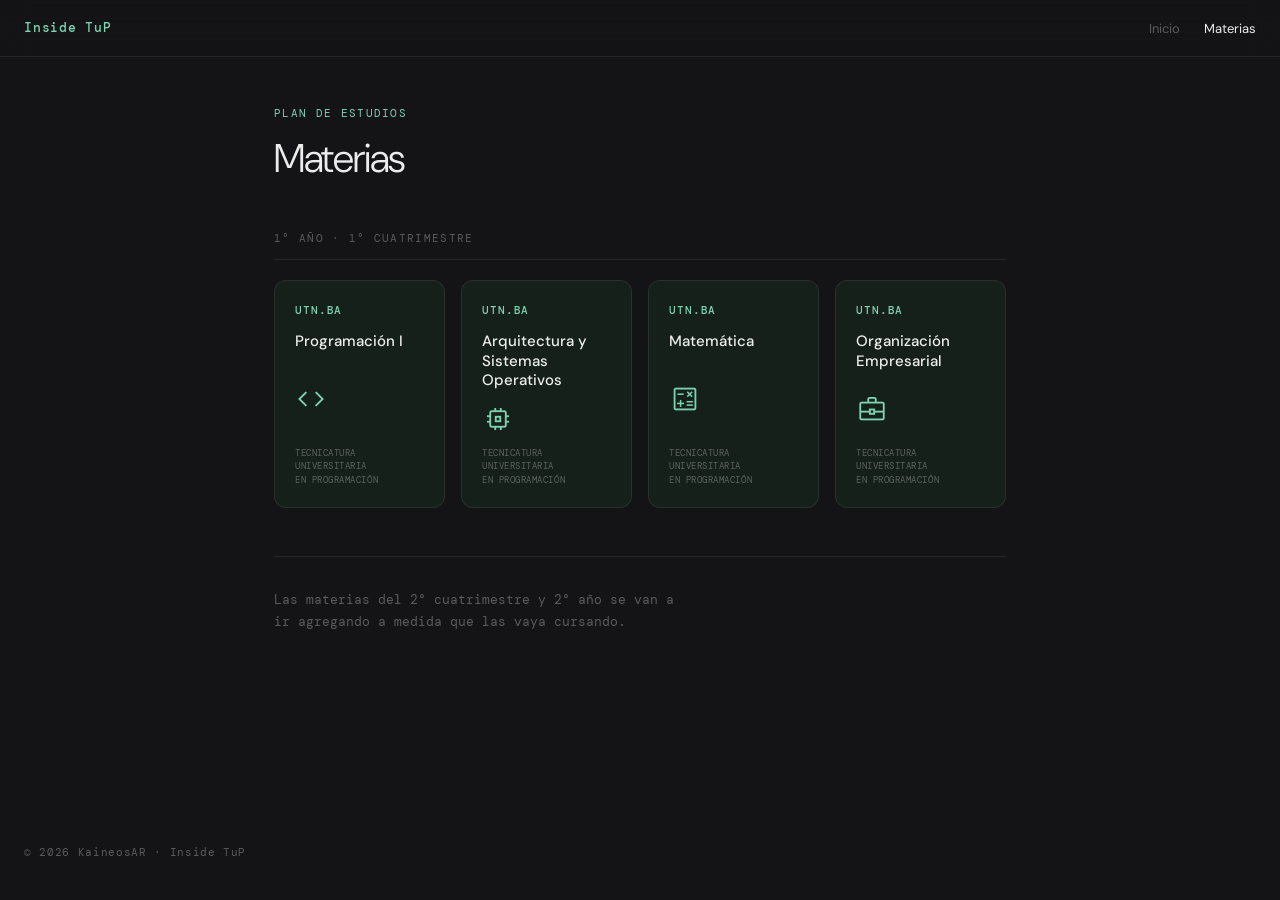
==== materias.html @ 743ad71f "feat: add initial project structure and files" ====
<!doctype html>
<html lang="es">
  <head>
    <title>Materias — Inside TuP</title>
    <meta charset="utf-8" />
    <meta name="viewport" content="width=device-width, initial-scale=1" />
    <link rel="icon" href="assets/img/UTN-fav-32x32.png" />
    <link rel="stylesheet" href="assets/css/materias.css" />
    <meta
      name="description"
      content="Materias de la Tecnicatura universitaria en Programación en UTN.BA e-Learning, organizadas por año y cuatrimestre."
    />
    <meta name="author" content="Kaineos" />
    <meta name="copyright" content="Kaineos 2026" />
    <meta name="robots" content="index, follow, translate, snippet" />
    <meta property="og:title" content="Materias — Inside TuP" />
    <meta
      property="og:description"
      content="Materias de la Tecnicatura universitaria en Programación en UTN.BA e-Learning, organizadas por año y cuatrimestre."
    />
    <meta property="og:url" content="" />
    <meta property="og:type" content="website" />
    <meta property="og:locale" content="es_AR" />
  </head>
  <body id="top">
    <header>
      <nav>
        <div>
          <a href="index.html" aria-label="Inside TuP — Volver al inicio"
            >Inside TuP</a
          >

          <button
            aria-controls="nav-menu"
            aria-expanded="false"
            aria-label="Abrir menú de navegación"
          >
            <span></span>
            <span></span>
            <span></span>
          </button>

          <ul id="nav-menu">
            <li>
              <a href="index.html">Inicio</a>
            </li>
            <li>
              <a href="materias.html" aria-current="page">Materias</a>
            </li>
          </ul>
        </div>
      </nav>
    </header>

    <main>
      <section class="section materias" aria-labelledby="materias-title">
        <div>
          <div class="materias-header">
            <p>Plan de estudios</p>
            <h1 id="materias-title">Materias</h1>
          </div>

          <!-- 1° Año — 1° Cuatrimestre -->
          <div class="cuatri-block">
            <p class="cuatri-label">1° Año · 1° Cuatrimestre</p>
            <div class="cards-grid">
              <a
                href="materias/programacion-1.html"
                class="materia-card"
                style="view-transition-name: card-programacion-1"
                aria-label="Programación I"
              >
                <span class="card-top">
                  <span class="card-logo">UTN.BA</span>
                  <span class="card-name">Programación I</span>
                </span>
                <span
                  class="material-symbols-outlined card-icon"
                  aria-hidden="true"
                  >code</span
                >
                <span class="card-footer"
                  >Tecnicatura universitaria<br />en Programación</span
                >
              </a>

              <a
                href="materias/arquitectura-so.html"
                class="materia-card"
                style="view-transition-name: card-arquitectura-so"
                aria-label="Arquitectura y Sistemas Operativos"
              >
                <span class="card-top">
                  <span class="card-logo">UTN.BA</span>
                  <span class="card-name"
                    >Arquitectura y Sistemas Operativos</span
                  >
                </span>
                <span
                  class="material-symbols-outlined card-icon"
                  aria-hidden="true"
                  >memory</span
                >
                <span class="card-footer"
                  >Tecnicatura universitaria<br />en Programación</span
                >
              </a>

              <a
                href="materias/matematica.html"
                class="materia-card"
                style="view-transition-name: card-matematica"
                aria-label="Matemática"
              >
                <span class="card-top">
                  <span class="card-logo">UTN.BA</span>
                  <span class="card-name">Matemática</span>
                </span>
                <span
                  class="material-symbols-outlined card-icon"
                  aria-hidden="true"
                  >calculate</span
                >
                <span class="card-footer"
                  >Tecnicatura universitaria<br />en Programación</span
                >
              </a>

              <a
                href="materias/organizacion-empresarial.html"
                class="materia-card"
                style="view-transition-name: card-org-empresarial"
                aria-label="Organización Empresarial"
              >
                <span class="card-top">
                  <span class="card-logo">UTN.BA</span>
                  <span class="card-name">Organización Empresarial</span>
                </span>
                <span
                  class="material-symbols-outlined card-icon"
                  aria-hidden="true"
                  >business_center</span
                >
                <span class="card-footer"
                  >Tecnicatura universitaria<br />en Programación</span
                >
              </a>
            </div>
          </div>

          <!-- Materias pendientes -->
          <div class="pendiente-block">
            <p class="pendiente-texto">
              Las materias del 2° cuatrimestre y 2° año se van a ir agregando a
              medida que las vaya cursando.
            </p>
          </div>
        </div>
      </section>
    </main>

    <footer>
      <div>
        <span>&copy; 2026 KaineosAR · Inside TuP</span>
        <a
          href="https://github.com/KaineosAR/Inside-TuP"
          target="_blank"
          aria-label="Ver proyecto en Github"
        >
          <svg width="32" height="32" aria-hidden="true">
            <use href="assets/img/github-icon.svg#github-icon" />
          </svg>
        </a>
      </div>
    </footer>

    <script src="assets/js/materias.js"></script>
  </body>
</html>
---- assets/css/materias.css ----
/* ==========================================================================
   materias.css — Inside TuP
   Styles for materias.html.
   ========================================================================== */

/* ==========================================================================
   1. FONTS, VARIABLES & RESET
   Copied from index.css — will move to global.css later.
   ========================================================================== */

@import url("https://fonts.googleapis.com/css2?family=DM+Sans:ital,opsz,wght@0,9..40,300;0,9..40,400;0,9..40,500;1,9..40,300&family=DM+Mono:wght@400;500&display=swap");
@import url("https://fonts.googleapis.com/css2?family=Material+Symbols+Outlined:opsz,wght,FILL,GRAD@20..48,100..700,0..1,-50..200");

:root {
  --color-bg: #141417;
  --color-surface: #1e1e22;
  --color-border: rgba(255, 255, 255, 0.08);
  --color-border-hover: rgba(255, 255, 255, 0.15);
  --color-text-primary: rgba(255, 255, 255, 0.92);
  --color-text-secondary: rgba(255, 255, 255, 0.55);
  --color-text-muted: rgba(255, 255, 255, 0.3);
  --color-accent: #7dd3b0;

  --font-body: "DM Sans", sans-serif;
  --font-mono: "DM Mono", monospace;

  --space-1: 0.25rem;
  --space-2: 0.5rem;
  --space-3: 0.75rem;
  --space-4: 1rem;
  --space-5: 1.25rem;
  --space-6: 1.5rem;
  --space-8: 2rem;
  --space-12: 3rem;

  --max-width: 1920px;
  --content-width: 780px;
  --container-pad: var(--space-6);
  --navbar-height: 56px;
  --radius-sm: 4px;
  --radius-md: 8px;
  --radius-lg: 12px;

  --t-fast: 150ms ease;
  --t-base: 250ms ease;
}

*,
*::before,
*::after {
  box-sizing: border-box;
  margin: 0;
  padding: 0;
}

html {
  -webkit-text-size-adjust: 100%;
  text-size-adjust: 100%;
  scroll-behavior: smooth;
}

body {
  min-height: 100dvh;
  display: flex;
  flex-direction: column;
  padding-top: var(--navbar-height);
  background-color: var(--color-bg);
  color: var(--color-text-secondary);
  font-family: var(--font-body);
  font-size: 1rem;
  line-height: 1.7;
  -webkit-font-smoothing: antialiased;
}

img,
svg {
  display: block;
  max-width: 100%;
}
a {
  color: inherit;
  text-decoration: none;
}
button {
  font: inherit;
  cursor: pointer;
  background: none;
  border: none;
  color: inherit;
}
ul {
  list-style: none;
}
main {
  flex: 1;
}

:focus-visible {
  outline: 2px solid var(--color-accent);
  outline-offset: 3px;
  border-radius: var(--radius-sm);
}

@media (prefers-reduced-motion: reduce) {
  *,
  *::before,
  *::after {
    animation-duration: 0.01ms !important;
    transition-duration: 0.01ms !important;
    scroll-behavior: auto !important;
  }
}

/* ==========================================================================
   2. VIEW TRANSITIONS
   Global cross-fade between pages + per-card morphing.
   ========================================================================== */

@view-transition {
  navigation: auto;
}

/* ==========================================================================
   3. HEADER & NAV
   Identical to index.css.
   ========================================================================== */

header {
  position: fixed;
  top: 0;
  left: 0;
  right: 0;
  z-index: 100;
  background-color: rgba(20, 20, 23, 0.85);
  border-bottom: 0.5px solid var(--color-border);
  backdrop-filter: blur(12px);
  -webkit-backdrop-filter: blur(12px);
}

nav > div {
  display: flex;
  align-items: center;
  justify-content: space-between;
  height: var(--navbar-height);
  max-width: var(--max-width);
  margin-inline: auto;
  padding-inline: var(--container-pad);
}

nav > div > a {
  font-family: var(--font-mono);
  font-size: 0.8125rem;
  font-weight: 500;
  color: var(--color-accent);
  letter-spacing: 0.06em;
}

nav ul {
  display: flex;
  align-items: center;
  gap: var(--space-6);
}

nav ul a {
  font-size: 0.8125rem;
  color: var(--color-text-muted);
  transition: color var(--t-fast);
}

nav ul a:hover,
nav ul a[aria-current="page"] {
  color: var(--color-text-primary);
}

nav button {
  display: none;
  flex-direction: column;
  justify-content: center;
  gap: 5px;
  width: 32px;
  height: 32px;
  padding: 0.25rem;
}

nav button span {
  display: block;
  width: 100%;
  height: 1px;
  background-color: var(--color-text-secondary);
  transition:
    transform var(--t-base),
    opacity var(--t-base);
}

nav button[aria-expanded="true"] span:nth-child(1) {
  transform: translateY(6px) rotate(45deg);
}
nav button[aria-expanded="true"] span:nth-child(2) {
  opacity: 0;
}
nav button[aria-expanded="true"] span:nth-child(3) {
  transform: translateY(-6px) rotate(-45deg);
}

@media (max-width: 767px) {
  nav button {
    display: flex;
  }

  nav ul {
    display: none;
    position: absolute;
    top: var(--navbar-height);
    left: 0;
    right: 0;
    flex-direction: column;
    align-items: flex-start;
    gap: 0;
    background-color: var(--color-surface);
    border-bottom: 0.5px solid var(--color-border);
    padding: 0.5rem 0;
  }

  nav ul.is-open {
    display: flex;
  }

  nav ul a {
    display: block;
    width: 100%;
    padding: 0.75rem var(--container-pad);
    font-size: 1rem;
  }
}

/* ==========================================================================
   4. MATERIAS SECTION
   ========================================================================== */

.section.materias {
  padding-block: var(--space-12);
}

.section.materias > div {
  max-width: var(--content-width);
  margin-inline: auto;
  padding-inline: var(--container-pad);
  display: flex;
  flex-direction: column;
  gap: var(--space-12);
}

/* Page header */
.materias-header {
  display: flex;
  flex-direction: column;
  gap: var(--space-3);
}

.materias-header > p {
  font-family: var(--font-mono);
  font-size: 0.6875rem;
  letter-spacing: 0.12em;
  text-transform: uppercase;
  color: var(--color-accent);
}

.materias-header h1 {
  font-size: clamp(1.75rem, 4vw, 2.5rem);
  font-weight: 300;
  line-height: 1.15;
  letter-spacing: -0.02em;
  color: var(--color-text-primary);
}

/* ==========================================================================
   5. CUATRIMESTRE BLOCK
   ========================================================================== */

.cuatri-block {
  display: flex;
  flex-direction: column;
  gap: var(--space-5);
}

.cuatri-label {
  font-family: var(--font-mono);
  font-size: 0.6875rem;
  letter-spacing: 0.12em;
  text-transform: uppercase;
  color: var(--color-text-muted);
  border-bottom: 0.5px solid var(--color-border);
  padding-bottom: var(--space-3);
}

/* ==========================================================================
   6. CARDS GRID
   ========================================================================== */

.cards-grid {
  display: grid;
  grid-template-columns: repeat(auto-fill, minmax(140px, 1fr));
  gap: var(--space-4);
}

/* Card — each materia */
.materia-card {
  display: flex;
  flex-direction: column;
  justify-content: space-between;
  aspect-ratio: 3 / 4; /* fixed proportions — all cards same size */
  padding: var(--space-5);
  border-radius: var(--radius-lg);
  border: 0.5px solid var(--color-border);
  background-color: #16201a; /* 1° cuatri — green tint */
  cursor: pointer;
  transition:
    border-color var(--t-fast),
    transform var(--t-fast);
  text-decoration: none;
}

.materia-card:hover {
  border-color: var(--color-border-hover);
  transform: translateY(-2px);
}

/* Top block: logo + name */
.card-top {
  display: flex;
  flex-direction: column;
  gap: var(--space-3);
}

.card-logo {
  font-family: var(--font-mono);
  font-size: 0.6875rem;
  font-weight: 500;
  letter-spacing: 0.08em;
  color: var(--color-accent);
}

.card-name {
  font-size: 0.9375rem;
  font-weight: 500;
  line-height: 1.3;
  color: var(--color-text-primary);
}

/* Icon — centered */
.card-icon {
  font-size: 2rem;
  color: var(--color-accent);
  /* Material Symbols rendering */
  font-variation-settings:
    "FILL" 0,
    "wght" 300,
    "GRAD" 0,
    "opsz" 32;
}

/* Footer label */
.card-footer {
  font-family: var(--font-mono);
  font-size: 0.5625rem;
  letter-spacing: 0.06em;
  text-transform: uppercase;
  line-height: 1.5;
  color: var(--color-text-muted);
}

@media (width < 359px) {
  .cards-grid {
    grid-template-columns: repeat(auto-fill, minmax(120px, 1fr));
  }

  .card-top {
    gap: var(--space-1); /* Menos espacio entre logo y nombre */
  }

  .card-name {
    font-size: 0.75rem;
    line-height: 0.95;
  }

  .card-footer {
    font-size: 0.5rem; /* Footer aún más pequeño */
  }
}

@media (359px <= width < 384px) {
  .materia-card {
    aspect-ratio: 4 / 5; /* Menos altura */
  }

  .card-top {
    gap: var(--space-1); /* Menos espacio entre logo y nombre */
  }

  .card-name {
    font-size: 0.75rem; /* Texto más pequeño */
    line-height: 1.1;
  }

  .card-footer {
    font-size: 0.5rem; /* Footer aún más pequeño */
  }
}

/* ==========================================================================
   7. PENDING MESSAGE
   ========================================================================== */

.pendiente-block {
  border-top: 0.5px solid var(--color-border);
  padding-top: var(--space-8);
}

.pendiente-texto {
  font-family: var(--font-mono);
  font-size: 0.8125rem;
  color: var(--color-text-muted);
  line-height: 1.7;
  max-width: 52ch;
}

/* ==========================================================================
   8. FOOTER
   Identical to index.css.
   ========================================================================== */

footer {
  padding-block: var(--space-8);
  margin-top: auto;
}

footer > div {
  display: flex;
  align-items: center;
  justify-content: space-between;
  max-width: var(--max-width);
  margin-inline: auto;
  padding-inline: var(--container-pad);
}

footer span {
  font-family: var(--font-mono);
  font-size: 0.6875rem;
  color: var(--color-text-muted);
  letter-spacing: 0.06em;
}

footer a {
  display: flex;
  align-items: center;
  color: var(--color-text-muted);
  transition: color var(--t-fast);
}

footer a:hover {
  color: var(--color-accent);
}
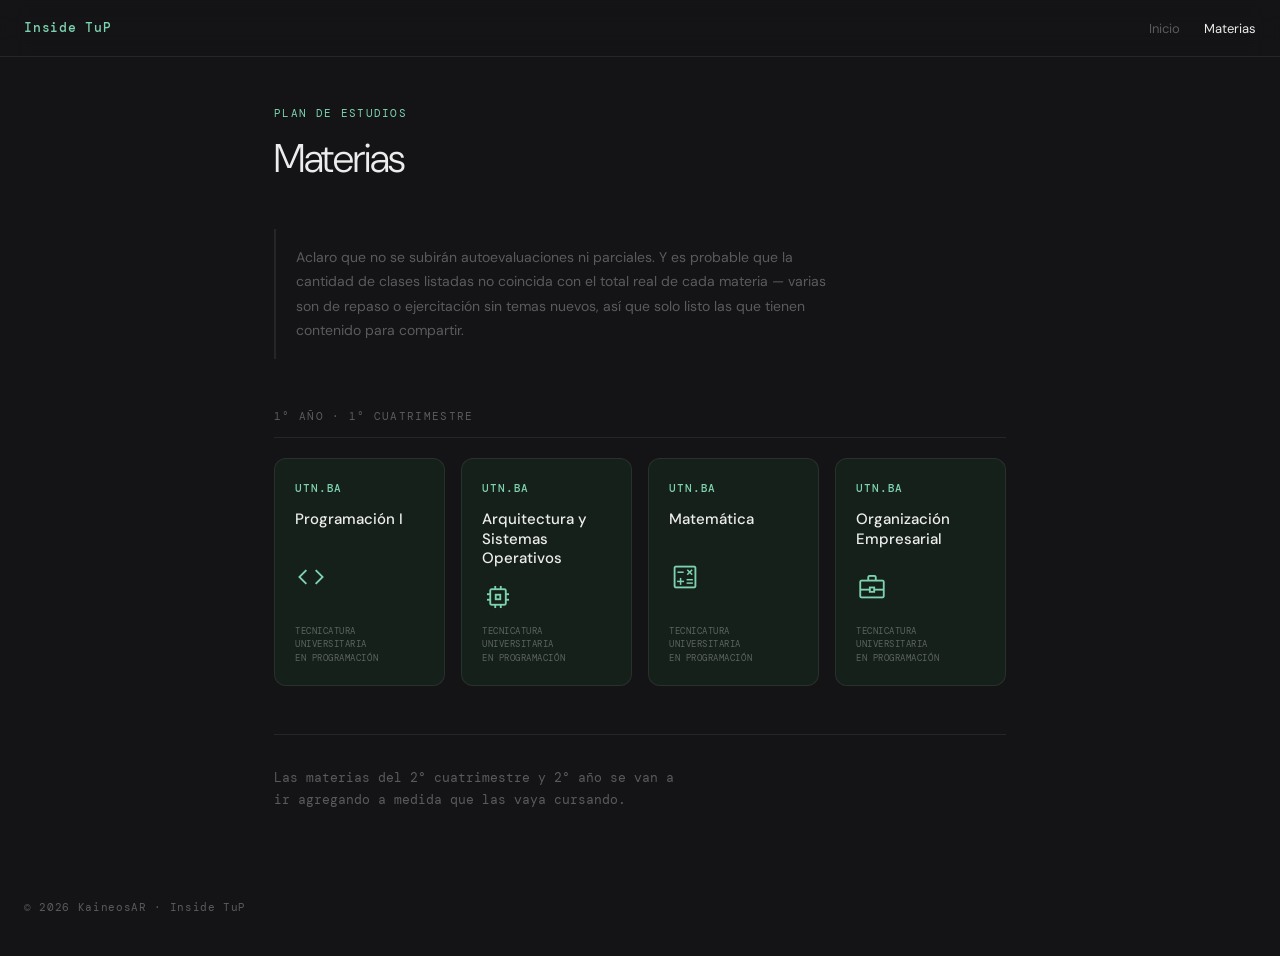
==== commit a058d10a: "feat: add academic resources and class materials for first semester subjects" ====
--- a/materias.html
+++ b/materias.html
@@ -18,7 +18,10 @@
       property="og:description"
       content="Materias de la Tecnicatura universitaria en Programación en UTN.BA e-Learning, organizadas por año y cuatrimestre."
     />
-    <meta property="og:url" content="" />
+    <meta
+      property="og:url"
+      content="https://kaineosar.github.io/Inside-TuP/materias.html"
+    />
     <meta property="og:type" content="website" />
     <meta property="og:locale" content="es_AR" />
   </head>
@@ -26,7 +29,7 @@
     <header>
       <nav>
         <div>
-          <a href="index.html" aria-label="Inside TuP — Volver al inicio"
+          <a href="#top" aria-label="Inside TuP — Volver al inicio"
             >Inside TuP</a
           >
 
@@ -59,6 +62,15 @@
             <p>Plan de estudios</p>
             <h1 id="materias-title">Materias</h1>
           </div>
+
+          <!-- Content notice -->
+          <p class="materias-aviso">
+            Aclaro que no se subirán autoevaluaciones ni parciales. Y es
+            probable que la cantidad de clases listadas no coincida con el
+            total real de cada materia — varias son de repaso o ejercitación
+            sin temas nuevos, así que solo listo las que tienen contenido para
+            compartir.
+          </p>
 
           <!-- 1° Año — 1° Cuatrimestre -->
           <div class="cuatri-block">
--- a/assets/css/materias.css
+++ b/assets/css/materias.css
@@ -118,6 +118,29 @@
 
 @view-transition {
   navigation: auto;
+}
+
+/* Prevent white flash — tell browser the page is dark */
+:root {
+  color-scheme: dark;
+}
+
+::view-transition-old(root),
+::view-transition-new(root) {
+  animation-duration: 0.25s;
+}
+
+/* Per-card morphing durations */
+::view-transition-old(card-programacion-1),
+::view-transition-new(card-programacion-1),
+::view-transition-old(card-arquitectura-so),
+::view-transition-new(card-arquitectura-so),
+::view-transition-old(card-matematica),
+::view-transition-new(card-matematica),
+::view-transition-old(card-org-empresarial),
+::view-transition-new(card-org-empresarial) {
+  animation-duration: 0.35s;
+  animation-timing-function: ease-in-out;
 }
 
 /* ==========================================================================
@@ -277,6 +300,15 @@
    5. CUATRIMESTRE BLOCK
    ========================================================================== */
 
+.materias-aviso {
+  font-size: 0.875rem;
+  color: var(--color-text-muted);
+  line-height: 1.75;
+  max-width: 58ch;
+  padding: var(--space-4) var(--space-5);
+  border-left: 2px solid var(--color-border);
+}
+
 .cuatri-block {
   display: flex;
   flex-direction: column;
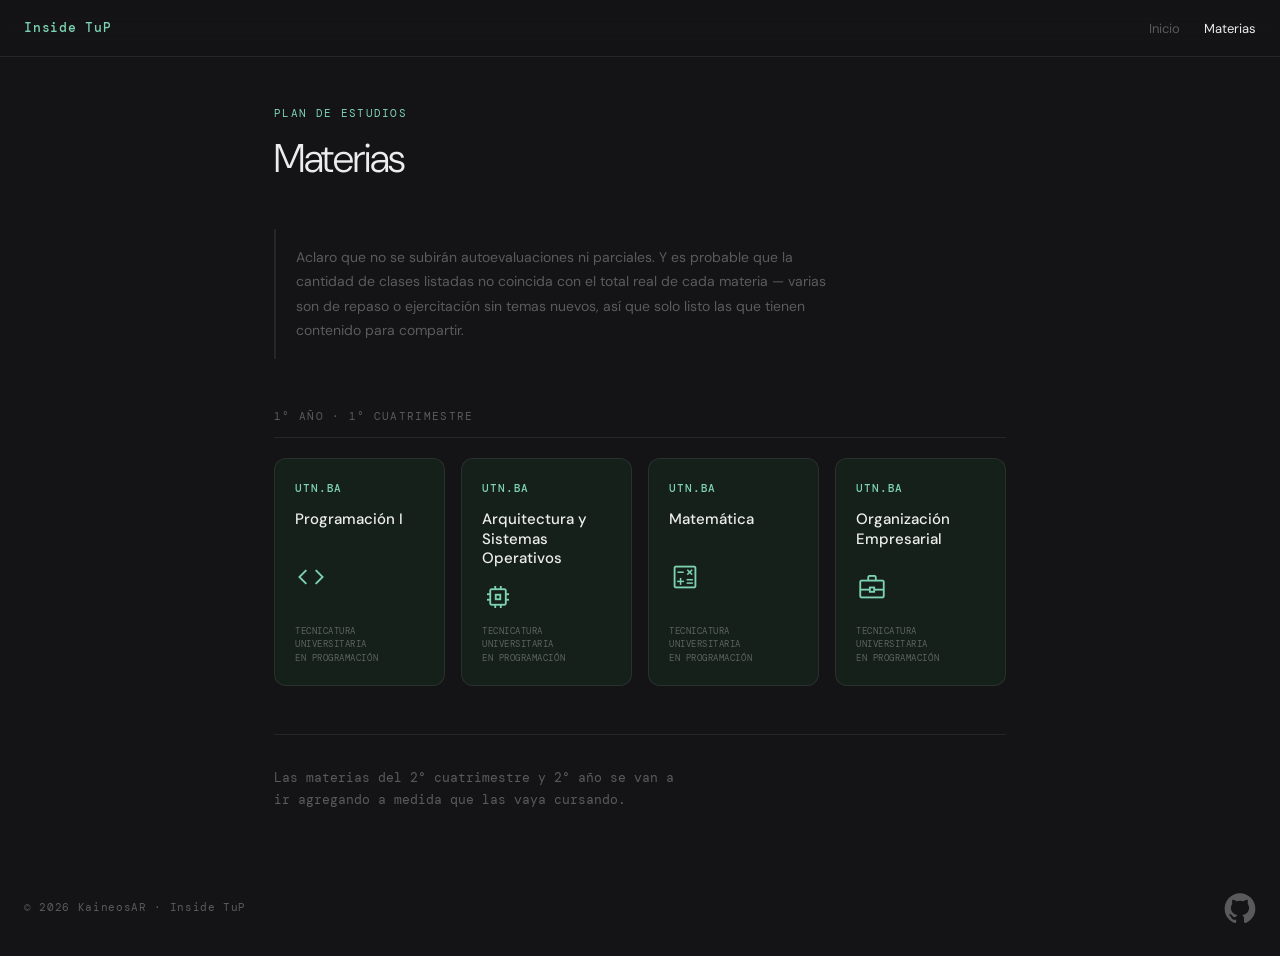
==== commit c7e6ba96: "fix: resolve GitHub icon visibility and path casing issues" ====
--- a/materias.html
+++ b/materias.html
@@ -66,10 +66,9 @@
           <!-- Content notice -->
           <p class="materias-aviso">
             Aclaro que no se subirán autoevaluaciones ni parciales. Y es
-            probable que la cantidad de clases listadas no coincida con el
-            total real de cada materia — varias son de repaso o ejercitación
-            sin temas nuevos, así que solo listo las que tienen contenido para
-            compartir.
+            probable que la cantidad de clases listadas no coincida con el total
+            real de cada materia — varias son de repaso o ejercitación sin temas
+            nuevos, así que solo listo las que tienen contenido para compartir.
           </p>
 
           <!-- 1° Año — 1° Cuatrimestre -->
@@ -180,7 +179,7 @@
           aria-label="Ver proyecto en Github"
         >
           <svg width="32" height="32" aria-hidden="true">
-            <use href="assets/img/github-icon.svg#github-icon" />
+            <use href="assets/img/GitHub-icon.svg#github-icon" />
           </svg>
         </a>
       </div>
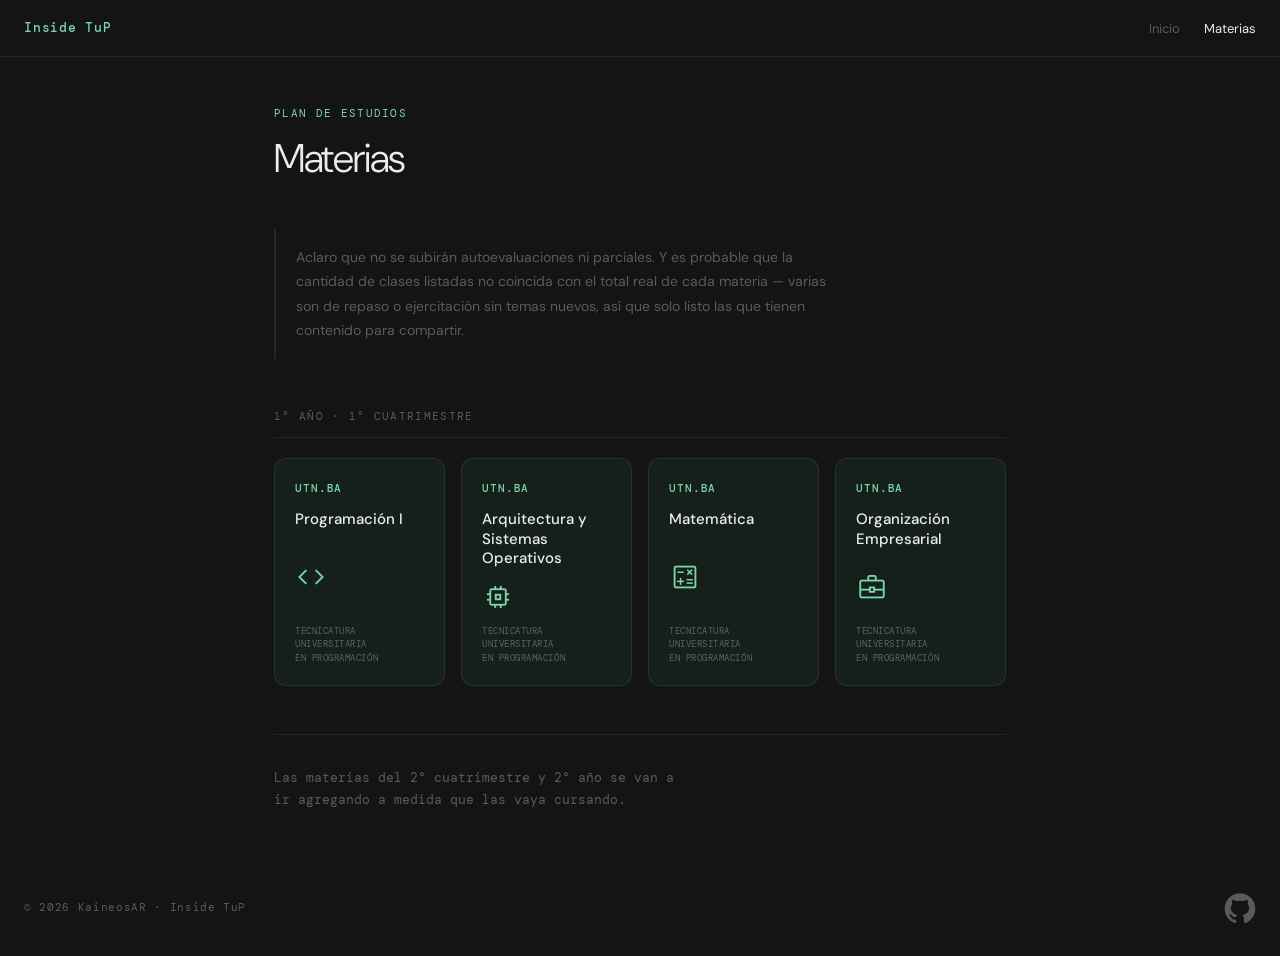
==== commit 1410d6af: "feat: add AI folder" ====
--- a/materias.html
+++ b/materias.html
@@ -78,7 +78,6 @@
               <a
                 href="materias/programacion-1.html"
                 class="materia-card"
-                style="view-transition-name: card-programacion-1"
                 aria-label="Programación I"
               >
                 <span class="card-top">
@@ -98,7 +97,6 @@
               <a
                 href="materias/arquitectura-so.html"
                 class="materia-card"
-                style="view-transition-name: card-arquitectura-so"
                 aria-label="Arquitectura y Sistemas Operativos"
               >
                 <span class="card-top">
@@ -120,7 +118,6 @@
               <a
                 href="materias/matematica.html"
                 class="materia-card"
-                style="view-transition-name: card-matematica"
                 aria-label="Matemática"
               >
                 <span class="card-top">
@@ -140,7 +137,6 @@
               <a
                 href="materias/organizacion-empresarial.html"
                 class="materia-card"
-                style="view-transition-name: card-org-empresarial"
                 aria-label="Organización Empresarial"
               >
                 <span class="card-top">
